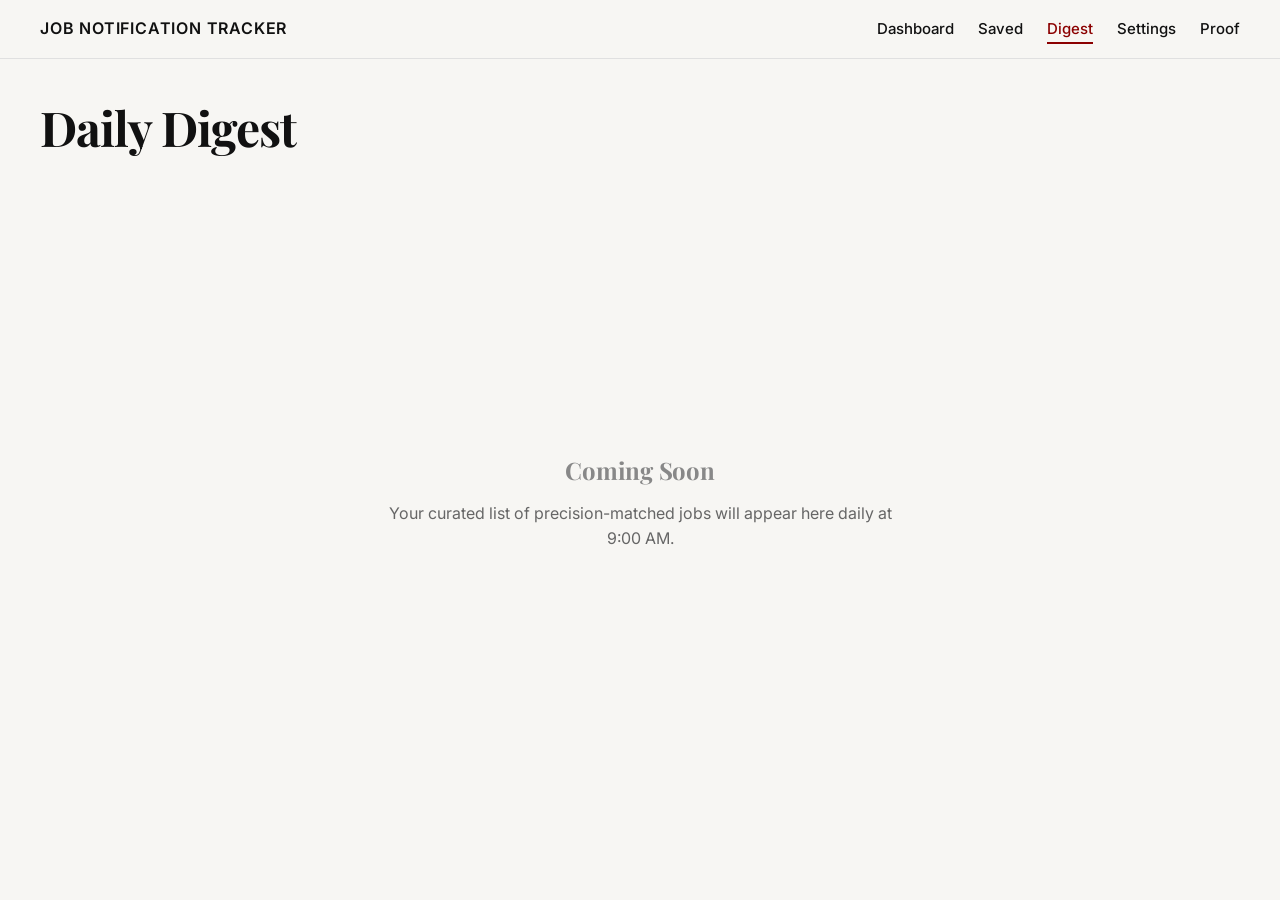
==== digest.html @ 95ec0838 "Feat: Implement Job Notification Tracker premium skeleton with all routes and empty states" ====
<!DOCTYPE html>
<html lang="en">

<head>
    <meta charset="UTF-8">
    <meta name="viewport" content="width=device-width, initial-scale=1.0">
    <title>Daily Digest - Job Notification Tracker</title>
    <!-- Fonts -->
    <link rel="preconnect" href="https://fonts.googleapis.com">
    <link rel="preconnect" href="https://fonts.gstatic.com" crossorigin>
    <link
        href="https://fonts.googleapis.com/css2?family=Inter:wght@400;500;600&family=Playfair+Display:wght@600;700&display=swap"
        rel="stylesheet">
    <!-- Styles -->
    <link rel="stylesheet" href="styles.css">
</head>

<body>
    <!-- Top Bar -->
    <nav class="top-bar">
        <div class="brand-name">Job Notification Tracker</div>

        <button class="mobile-menu-btn" aria-label="Toggle menu">
            <span></span>
            <span></span>
            <span></span>
        </button>

        <ul class="nav-links">
            <li><a href="dashboard.html" class="nav-link">Dashboard</a></li>
            <li><a href="saved.html" class="nav-link">Saved</a></li>
            <li><a href="digest.html" class="nav-link active">Digest</a></li>
            <li><a href="settings.html" class="nav-link">Settings</a></li>
            <li><a href="proof.html" class="nav-link">Proof</a></li>
        </ul>
    </nav>

    <!-- Context Header -->
    <header class="context-header">
        <h1 class="context-headline">Daily Digest</h1>
    </header>

    <!-- Main Layout -->
    <main class="main-layout">
        <section class="primary-workspace"
            style="display: flex; flex-direction: column; align-items: center; justify-content: center; min-height: 400px; text-align: center;">
            <div style="padding: 48px; max-width: 600px; width: 100%;">
                <h2 style="font-family: var(--font-serif); font-size: 1.5rem; margin-bottom: 16px; color: #888;">Coming
                    Soon</h2>
                <p style="color: #666;">Your curated list of precision-matched jobs will appear here daily at 9:00 AM.
                </p>
            </div>
        </section>
    </main>

    <script src="script.js"></script>
</body>

</html>
---- styles.css ----
/* 
 * KodNest Premium Build System
 * Design Philosophy: Calm, Intentional, Coherent, Confident
 */

:root {
  /* Color System */
  --color-bg: #F7F6F3;
  --color-text-primary: #111111;
  --color-accent: #8B0000;
  --color-success: #4A6E48;
  /* Muted Green */
  --color-warning: #B48E3C;
  /* Muted Amber */
  --color-border: #E0E0E0;
  --color-white: #FFFFFF;

  /* Typography */
  --font-serif: 'Playfair Display', serif;
  --font-sans: 'Inter', sans-serif;

  /* Spacing System */
  --space-xs: 8px;
  --space-sm: 16px;
  --space-md: 24px;
  --space-lg: 40px;
  --space-xl: 64px;

  /* Interaction */
  --transition-speed: 200ms;
  --transition-ease: ease-in-out;
  --radius-sm: 4px;
  --radius-md: 8px;
}

/* Global Reset */
*,
*::before,
*::after {
  box-sizing: border-box;
  margin: 0;
  padding: 0;
}

body {
  background-color: var(--color-bg);
  color: var(--color-text-primary);
  font-family: var(--font-sans);
  font-size: 16px;
  line-height: 1.6;
  -webkit-font-smoothing: antialiased;
  -moz-osx-font-smoothing: grayscale;
  min-height: 100vh;
  display: flex;
  flex-direction: column;
}

/* Typography Overrides */
h1,
h2,
h3,
h4,
h5,
h6 {
  font-family: var(--font-serif);
  font-weight: 700;
  margin-bottom: var(--space-md);
  line-height: 1.2;
}

h1 {
  font-size: 2.5rem;
  letter-spacing: -0.02em;
}

h2 {
  font-size: 2rem;
  letter-spacing: -0.01em;
}

h3 {
  font-size: 1.5rem;
}

p {
  margin-bottom: var(--space-sm);
  max-width: 720px;
}

/* Top Bar */
.top-bar {
  display: flex;
  justify-content: space-between;
  align-items: center;
  padding: var(--space-sm) var(--space-lg);
  border-bottom: 1px solid var(--color-border);
  background: var(--color-bg);
  position: sticky;
  top: 0;
  z-index: 100;
}

.brand-name {
  font-weight: 600;
  font-size: 1rem;
  letter-spacing: 0.05em;
  text-transform: uppercase;
}

.progress-indicator {
  font-family: var(--font-sans);
  font-size: 0.875rem;
  color: #666;
}

.status-badge {
  font-size: 0.75rem;
  padding: 4px 8px;
  border-radius: var(--radius-sm);
  background-color: #EAEaea;
  font-weight: 500;
  text-transform: uppercase;
  letter-spacing: 0.05em;
}

.status-badge.not-started {
  background-color: transparent;
  border: 1px solid var(--color-border);
  color: #666;
}

.status-badge.in-progress {
  background-color: #E0E0E0;
  /* Neutral gray */
  color: var(--color-text-primary);
}

.status-badge.shipped {
  background-color: var(--color-success);
  color: var(--color-white);
}

/* Context Header */
.context-header {
  padding: var(--space-lg) var(--space-lg) var(--space-md);
  max-width: 1400px;
  margin: 0 auto;
  width: 100%;
}

.context-headline {
  font-size: 3rem;
  margin-bottom: var(--space-xs);
  color: var(--color-text-primary);
}

.context-subtext {
  font-size: 1.125rem;
  color: #555;
  font-family: var(--font-sans);
}

/* Main Layout */
.main-layout {
  display: flex;
  flex: 1;
  max-width: 1400px;
  margin: 0 auto;
  width: 100%;
  padding: 0 var(--space-lg) var(--space-xl);
  /* Bottom padding for footer */
  gap: var(--space-lg);
}

.primary-workspace {
  flex: 7;
  /* 70% */
  /* min-width: 0; */
}

.secondary-panel {
  flex: 3;
  /* 30% */
  /* min-width: 0; */
  position: sticky;
  top: 80px;
  /* Offset for top bar */
  align-self: flex-start;
}

/* Components: Cards */
.card {
  background: var(--color-white);
  border: 1px solid var(--color-border);
  border-radius: var(--radius-md);
  padding: var(--space-lg);
  margin-bottom: var(--space-md);
}

.card-title {
  font-family: var(--font-sans);
  font-weight: 600;
  margin-bottom: var(--space-sm);
  font-size: 1.125rem;
}

/* Components: Buttons */
.btn {
  display: inline-flex;
  align-items: center;
  justify-content: center;
  padding: 12px 24px;
  border-radius: var(--radius-sm);
  font-family: var(--font-sans);
  font-weight: 500;
  font-size: 0.9375rem;
  cursor: pointer;
  transition: all var(--transition-speed) var(--transition-ease);
  border: 1px solid transparent;
  line-height: 1;
}

.btn-primary {
  background-color: var(--color-accent);
  color: var(--color-white);
  border-color: var(--color-accent);
}

.btn-primary:hover {
  background-color: #660000;
  /* Darker red */
  border-color: #660000;
}

.btn-secondary {
  background-color: transparent;
  color: var(--color-text-primary);
  border-color: var(--color-text-primary);
}

.btn-secondary:hover {
  background-color: rgba(0, 0, 0, 0.05);
}

/* Components: Inputs */
.input-group {
  margin-bottom: var(--space-md);
}

.label {
  display: block;
  font-weight: 500;
  margin-bottom: var(--space-xs);
  font-size: 0.875rem;
}

input[type="text"],
textarea {
  width: 100%;
  padding: 12px 16px;
  border: 1px solid var(--color-border);
  border-radius: var(--radius-sm);
  font-family: var(--font-sans);
  font-size: 1rem;
  background-color: var(--color-white);
  transition: border-color var(--transition-speed) var(--transition-ease);
}

input[type="text"]:focus,
textarea:focus {
  outline: none;
  border-color: var(--color-text-primary);
  /* Focus state */
}

/* Secondary Panel Specifics */
.prompt-box {
  background: #F0F0F0;
  padding: var(--space-sm);
  border-radius: var(--radius-sm);
  font-family: monospace;
  font-size: 0.875rem;
  color: #333;
  margin-bottom: var(--space-sm);
  border: 1px solid var(--color-border);
  word-break: break-all;
}

.panel-actions {
  display: flex;
  flex-direction: column;
  gap: var(--space-xs);
}

.panel-actions .btn {
  width: 100%;
}

/* Proof Footer */
.proof-footer {
  position: fixed;
  bottom: 0;
  left: 0;
  right: 0;
  background: var(--color-white);
  border-top: 1px solid var(--color-border);
  padding: var(--space-sm) var(--space-lg);
  display: flex;
  justify-content: flex-end;
  /* Or center? Requirements say 'persistent bottom section', not specific align. */
  /* align-items: center; */
  /* gap: var(--space-lg); */
  z-index: 200;
  box-shadow: 0 -2px 10px rgba(0, 0, 0, 0.03);
  /* Extremely subtle lift */
}

.checklist {
  display: flex;
  gap: var(--space-lg);
}

.check-item {
  display: flex;
  align-items: center;
  gap: 8px;
  font-size: 0.875rem;
  font-weight: 500;
  color: #666;
}

.check-item input[type="checkbox"] {
  accent-color: var(--color-accent);
  width: 16px;
  height: 16px;
}

/* Navigation System */
.nav-container {
  display: flex;
  align-items: center;
  gap: var(--space-md);
}

/* Overriding top-bar to accommodate nav */
.top-bar {
  justify-content: flex-start;
  gap: var(--space-xl);
}

.nav-links {
  display: flex;
  gap: var(--space-md);
  list-style: none;
  margin-left: auto;
  /* Push to right if desired, or keep left */
}

.nav-link {
  text-decoration: none;
  color: var(--color-text-primary);
  font-family: var(--font-sans);
  font-weight: 500;
  font-size: 0.9375rem;
  padding-bottom: 4px;
  border-bottom: 2px solid transparent;
  transition: all var(--transition-speed) var(--transition-ease);
}

.nav-link:hover {
  color: var(--color-accent);
}

.nav-link.active {
  color: var(--color-accent);
  border-bottom-color: var(--color-accent);
}

/* Mobile Hamburger */
.mobile-menu-btn {
  display: none;
  background: none;
  border: none;
  cursor: pointer;
  padding: 8px;
  flex-direction: column;
  gap: 6px;
  margin-left: auto;
  /* Push to right on mobile */
}

.mobile-menu-btn span {
  display: block;
  width: 24px;
  height: 2px;
  background-color: var(--color-text-primary);
  transition: all 0.3s ease;
}

/* Responsive Navigation */
@media (max-width: 768px) {
  .nav-links {
    display: none;
    /* Hidden by default on mobile */
    position: absolute;
    top: 100%;
    /* Below top bar */
    left: 0;
    right: 0;
    background-color: var(--color-bg);
    border-bottom: 1px solid var(--color-border);
    flex-direction: column;
    padding: var(--space-md);
    gap: var(--space-sm);
    box-shadow: 0 4px 6px -1px rgba(0, 0, 0, 0.1);
    z-index: 99;
  }

  .nav-links.mobile-open {
    display: flex;
  }

  .mobile-menu-btn {
    display: flex;
  }
}
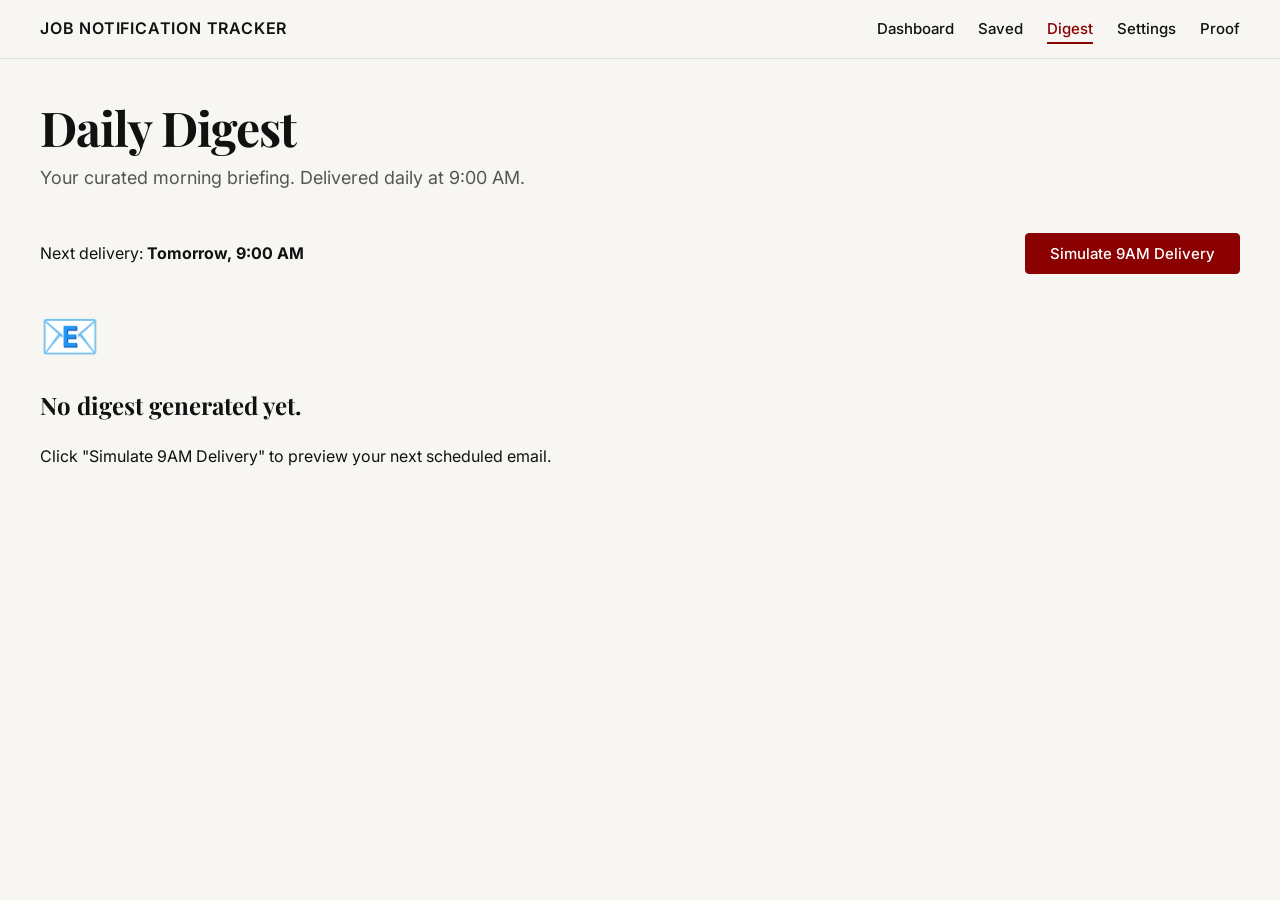
==== commit 1846312e: "Feat: Implement Match Score Engine, Preferences Form, and Intelligent Dashboard" ====
--- a/digest.html
+++ b/digest.html
@@ -38,22 +38,64 @@
     <!-- Context Header -->
     <header class="context-header">
         <h1 class="context-headline">Daily Digest</h1>
+        <p class="context-subtext">Your curated morning briefing. Delivered daily at 9:00 AM.</p>
     </header>
 
     <!-- Main Layout -->
     <main class="main-layout">
-        <section class="primary-workspace"
-            style="display: flex; flex-direction: column; align-items: center; justify-content: center; min-height: 400px; text-align: center;">
-            <div style="padding: 48px; max-width: 600px; width: 100%;">
-                <h2 style="font-family: var(--font-serif); font-size: 1.5rem; margin-bottom: 16px; color: #888;">Coming
-                    Soon</h2>
-                <p style="color: #666;">Your curated list of precision-matched jobs will appear here daily at 9:00 AM.
-                </p>
+        <section class="primary-workspace">
+
+            <!-- Controls -->
+            <div style="margin-bottom: 24px; display: flex; justify-content: space-between; align-items: center;">
+                <div>
+                    <span id="next-delivery">Next delivery: <strong>Tomorrow, 9:00 AM</strong></span>
+                </div>
+                <button id="simulate-digest-btn" class="btn btn-primary">Simulate 9AM Delivery</button>
             </div>
+
+            <!-- Email Simulation Container -->
+            <div id="email-preview-container" class="card" style="display: none; background: #f2f2f2; padding: 40px;">
+                <!-- Simulated Email Client Window -->
+                <div
+                    style="max-width: 600px; margin: 0 auto; background: white; border-radius: 8px; box-shadow: 0 4px 12px rgba(0,0,0,0.1); overflow: hidden;">
+
+                    <!-- Email Header -->
+                    <div style="background: var(--color-accent); color: white; padding: 24px; text-align: center;">
+                        <h2 style="margin: 0; font-size: 1.5rem; color: white;">Your Top Job Picks</h2>
+                        <p style="margin: 8px 0 0; opacity: 0.9; font-size: 0.9rem;">Fresh matches for <span
+                                id="digest-date">Today</span></p>
+                    </div>
+
+                    <!-- Email Body -->
+                    <div id="digest-content" style="padding: 24px;">
+                        <!-- Dynamic Job Rows go here -->
+                        <p style="text-align: center; color: #666;">Loading your matches...</p>
+                    </div>
+
+                    <!-- Email Footer -->
+                    <div
+                        style="background: #f9f9f9; padding: 16px; text-align: center; font-size: 0.8rem; color: #888; border-top: 1px solid #eee;">
+                        <p style="margin: 0;">You received this email because you subscribed to Job Notification
+                            Tracker.</p>
+                        <a href="#" style="color: #666; text-decoration: underline;">Update Preferences</a>
+                    </div>
+                </div>
+            </div>
+
+            <!-- Empty State (Default) -->
+            <div id="digest-empty-state" class="empty-state">
+                <div style="font-size: 3rem; margin-bottom: 16px;">📧</div>
+                <h3>No digest generated yet.</h3>
+                <p>Click "Simulate 9AM Delivery" to preview your next scheduled email.</p>
+            </div>
+
         </section>
     </main>
 
+    <!-- Scripts -->
     <script src="script.js"></script>
+    <script src="jobs-data.js"></script>
+    <script src="app.js"></script>
 </body>
 
 </html>
--- a/styles.css
+++ b/styles.css
@@ -82,6 +82,11 @@
   font-size: 1.5rem;
 }
 
+h4 {
+  font-size: 1.125rem;
+  margin-bottom: var(--space-xs);
+}
+
 p {
   margin-bottom: var(--space-sm);
   max-width: 720px;
@@ -107,39 +112,6 @@
   text-transform: uppercase;
 }
 
-.progress-indicator {
-  font-family: var(--font-sans);
-  font-size: 0.875rem;
-  color: #666;
-}
-
-.status-badge {
-  font-size: 0.75rem;
-  padding: 4px 8px;
-  border-radius: var(--radius-sm);
-  background-color: #EAEaea;
-  font-weight: 500;
-  text-transform: uppercase;
-  letter-spacing: 0.05em;
-}
-
-.status-badge.not-started {
-  background-color: transparent;
-  border: 1px solid var(--color-border);
-  color: #666;
-}
-
-.status-badge.in-progress {
-  background-color: #E0E0E0;
-  /* Neutral gray */
-  color: var(--color-text-primary);
-}
-
-.status-badge.shipped {
-  background-color: var(--color-success);
-  color: var(--color-white);
-}
-
 /* Context Header */
 .context-header {
   padding: var(--space-lg) var(--space-lg) var(--space-md);
@@ -163,6 +135,8 @@
 /* Main Layout */
 .main-layout {
   display: flex;
+  flex-direction: column;
+  /* Ensure main sections stack (filter then grid) */
   flex: 1;
   max-width: 1400px;
   margin: 0 auto;
@@ -173,19 +147,8 @@
 }
 
 .primary-workspace {
-  flex: 7;
-  /* 70% */
+  flex: 1;
   /* min-width: 0; */
-}
-
-.secondary-panel {
-  flex: 3;
-  /* 30% */
-  /* min-width: 0; */
-  position: sticky;
-  top: 80px;
-  /* Offset for top bar */
-  align-self: flex-start;
 }
 
 /* Components: Cards */
@@ -218,6 +181,12 @@
   transition: all var(--transition-speed) var(--transition-ease);
   border: 1px solid transparent;
   line-height: 1;
+  text-decoration: none;
+}
+
+.btn-sm {
+  padding: 8px 16px;
+  font-size: 0.875rem;
 }
 
 .btn-primary {
@@ -240,6 +209,11 @@
 
 .btn-secondary:hover {
   background-color: rgba(0, 0, 0, 0.05);
+}
+
+.saved-active {
+  background-color: #e0e0e0;
+  font-weight: 600;
 }
 
 /* Components: Inputs */
@@ -255,7 +229,8 @@
 }
 
 input[type="text"],
-textarea {
+textarea,
+select {
   width: 100%;
   padding: 12px 16px;
   border: 1px solid var(--color-border);
@@ -267,72 +242,11 @@
 }
 
 input[type="text"]:focus,
-textarea:focus {
+textarea:focus,
+select:focus {
   outline: none;
   border-color: var(--color-text-primary);
   /* Focus state */
-}
-
-/* Secondary Panel Specifics */
-.prompt-box {
-  background: #F0F0F0;
-  padding: var(--space-sm);
-  border-radius: var(--radius-sm);
-  font-family: monospace;
-  font-size: 0.875rem;
-  color: #333;
-  margin-bottom: var(--space-sm);
-  border: 1px solid var(--color-border);
-  word-break: break-all;
-}
-
-.panel-actions {
-  display: flex;
-  flex-direction: column;
-  gap: var(--space-xs);
-}
-
-.panel-actions .btn {
-  width: 100%;
-}
-
-/* Proof Footer */
-.proof-footer {
-  position: fixed;
-  bottom: 0;
-  left: 0;
-  right: 0;
-  background: var(--color-white);
-  border-top: 1px solid var(--color-border);
-  padding: var(--space-sm) var(--space-lg);
-  display: flex;
-  justify-content: flex-end;
-  /* Or center? Requirements say 'persistent bottom section', not specific align. */
-  /* align-items: center; */
-  /* gap: var(--space-lg); */
-  z-index: 200;
-  box-shadow: 0 -2px 10px rgba(0, 0, 0, 0.03);
-  /* Extremely subtle lift */
-}
-
-.checklist {
-  display: flex;
-  gap: var(--space-lg);
-}
-
-.check-item {
-  display: flex;
-  align-items: center;
-  gap: 8px;
-  font-size: 0.875rem;
-  font-weight: 500;
-  color: #666;
-}
-
-.check-item input[type="checkbox"] {
-  accent-color: var(--color-accent);
-  width: 16px;
-  height: 16px;
 }
 
 /* Navigation System */
@@ -423,4 +337,275 @@
   .mobile-menu-btn {
     display: flex;
   }
+}
+
+/* ========================================= */
+/*       NEW RENDERER & FILTER STYLES        */
+/* ========================================= */
+
+/* Filter Bar */
+.filter-bar {
+  display: flex;
+  flex-wrap: wrap;
+  gap: 12px;
+  margin-bottom: var(--space-lg);
+  background: var(--color-white);
+  padding: var(--space-md);
+  border: 1px solid var(--color-border);
+  border-radius: var(--radius-md);
+}
+
+.filter-input {
+  flex: 2 1 200px;
+  /* Search grows */
+}
+
+.filter-select {
+  flex: 1 1 140px;
+  padding: 12px;
+}
+
+/* Job Grid */
+.job-grid {
+  display: grid;
+  grid-template-columns: repeat(auto-fill, minmax(300px, 1fr));
+  gap: 24px;
+  padding-bottom: 80px;
+  /* Space for footer/bottom scroll */
+}
+
+/* Job Card */
+.job-card {
+  background: var(--color-white);
+  border: 1px solid var(--color-border);
+  border-radius: var(--radius-md);
+  padding: 24px;
+  transition: transform var(--transition-speed), border-color var(--transition-speed);
+  display: flex;
+  flex-direction: column;
+  justify-content: space-between;
+  min-height: 240px;
+}
+
+.job-card:hover {
+  transform: translateY(-2px);
+  border-color: #AAA;
+}
+
+.job-card-header {
+  display: flex;
+  justify-content: space-between;
+  align-items: flex-start;
+  margin-bottom: 16px;
+}
+
+.job-title {
+  font-size: 1.25rem;
+  font-family: var(--font-serif);
+  margin-bottom: 4px;
+}
+
+.job-company {
+  font-size: 0.9rem;
+  color: #666;
+  font-weight: 500;
+}
+
+.job-source-badge {
+  font-size: 0.75rem;
+  padding: 4px 8px;
+  border-radius: 12px;
+  font-weight: 600;
+  text-transform: uppercase;
+  letter-spacing: 0.05em;
+  background: #f0f0f0;
+  color: #555;
+  align-self: flex-start;
+}
+
+.job-source-badge.linkedin {
+  background: #e0f0ff;
+  color: #0077b5;
+}
+
+.job-source-badge.naukri {
+  background: #fff8e0;
+  color: #b48e3c;
+}
+
+.job-source-badge.indeed {
+  background: #e0f4ff;
+  color: #2164f3;
+}
+
+.job-details {
+  margin-bottom: 20px;
+  display: flex;
+  flex-direction: column;
+  gap: 8px;
+}
+
+.detail-item {
+  font-size: 0.9rem;
+  color: #444;
+  display: flex;
+  align-items: center;
+  gap: 8px;
+}
+
+.icon {
+  font-size: 1rem;
+  width: 20px;
+  text-align: center;
+}
+
+.job-meta {
+  font-size: 0.75rem;
+  color: #999;
+  margin-bottom: 16px;
+  font-style: italic;
+}
+
+.job-actions {
+  display: flex;
+  gap: 8px;
+}
+
+.job-actions .btn {
+  flex: 1;
+  /* Equal width buttons */
+}
+
+/* Modal */
+.modal-overlay {
+  display: none;
+  /* Hidden by default */
+  position: fixed;
+  top: 0;
+  left: 0;
+  right: 0;
+  bottom: 0;
+  background-color: rgba(0, 0, 0, 0.5);
+  z-index: 1000;
+  justify-content: center;
+  align-items: center;
+}
+
+.modal-content {
+  background: var(--color-white);
+  padding: 32px;
+  border-radius: var(--radius-md);
+  width: 90%;
+  max-width: 600px;
+  position: relative;
+  max-height: 90vh;
+  overflow-y: auto;
+}
+
+.close-modal {
+  position: absolute;
+  top: 16px;
+  right: 24px;
+  font-size: 2rem;
+  cursor: pointer;
+  color: #999;
+  line-height: 1;
+}
+
+.close-modal:hover {
+  color: var(--color-text-primary);
+}
+
+.skill-tag {
+  background: #F0F0F0;
+  padding: 4px 8px;
+  border-radius: 4px;
+  font-size: 0.8rem;
+  font-family: monospace;
+}
+
+.badge {
+  background: #eee;
+  padding: 6px 10px;
+  border-radius: 20px;
+  font-size: 0.85rem;
+}
+
+/* --- TOGGLE SWITCH --- */
+.switch {
+  position: relative;
+  display: inline-block;
+  width: 40px;
+  height: 24px;
+}
+
+.switch input {
+  opacity: 0;
+  width: 0;
+  height: 0;
+}
+
+.slider {
+  position: absolute;
+  cursor: pointer;
+  top: 0;
+  left: 0;
+  right: 0;
+  bottom: 0;
+  background-color: #ccc;
+  -webkit-transition: .4s;
+  transition: .4s;
+}
+
+.slider:before {
+  position: absolute;
+  content: "";
+  height: 16px;
+  width: 16px;
+  left: 4px;
+  bottom: 4px;
+  background-color: white;
+  -webkit-transition: .4s;
+  transition: .4s;
+}
+
+input:checked+.slider {
+  background-color: var(--color-accent);
+}
+
+input:focus+.slider {
+  box-shadow: 0 0 1px var(--color-accent);
+}
+
+input:checked+.slider:before {
+  -webkit-transform: translateX(16px);
+  -ms-transform: translateX(16px);
+  transform: translateX(16px);
+}
+
+/* Rounded sliders */
+.slider.round {
+  border-radius: 34px;
+}
+
+.slider.round:before {
+  border-radius: 50%;
+}
+
+/* --- EMAIL SIMULATION STYLES --- */
+.email-row {
+  padding: 16px 0;
+  border-bottom: 1px solid #eee;
+  display: flex;
+  justify-content: space-between;
+  align-items: start;
+  gap: 16px;
+}
+
+.email-row:last-child {
+  border-bottom: none;
+}
+
+.email-row:hover {
+  background-color: #fcfcfc;
 }
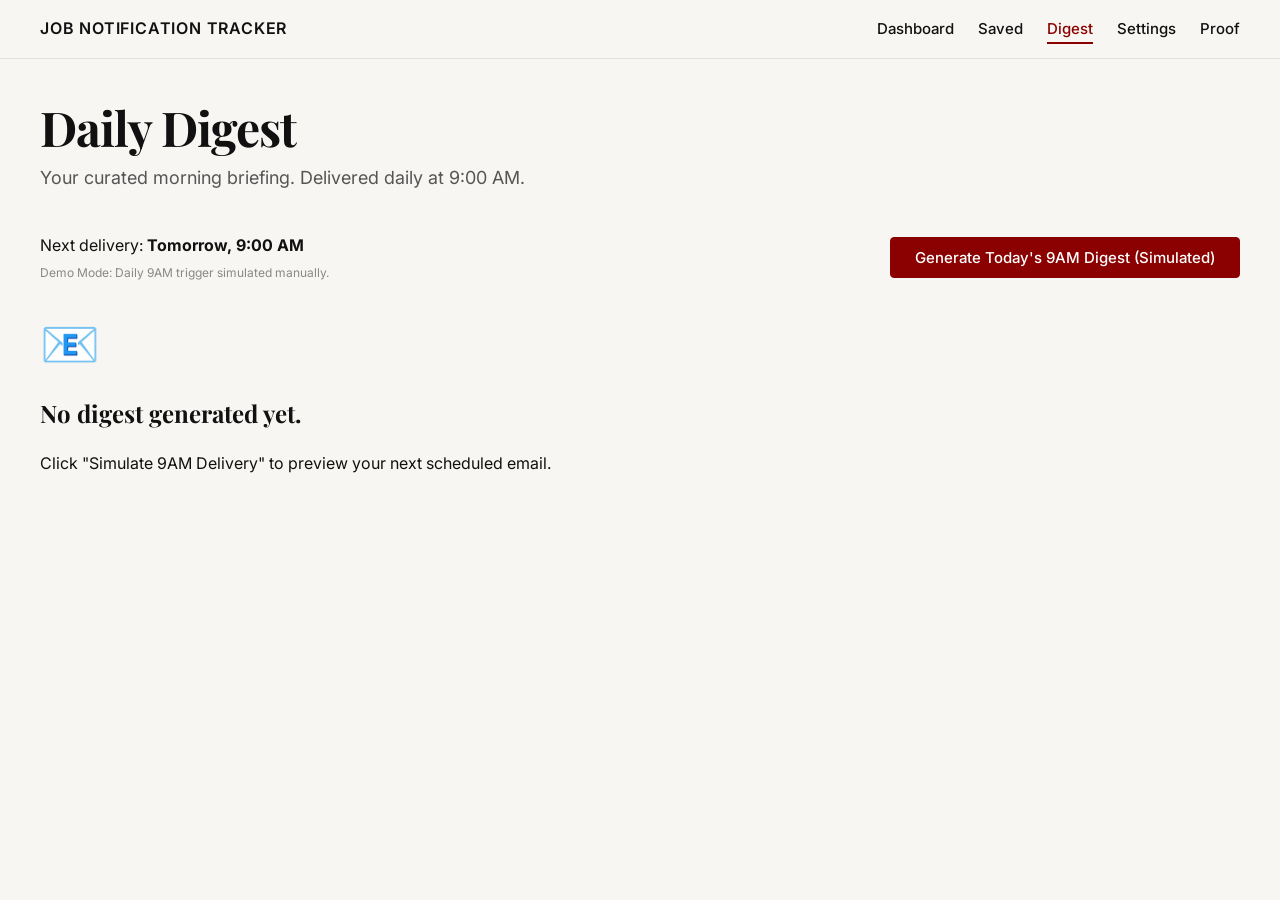
==== commit e778b65b: "Feat: Implement Daily Digest Engine with persistence and action buttons" ====
--- a/digest.html
+++ b/digest.html
@@ -49,8 +49,9 @@
             <div style="margin-bottom: 24px; display: flex; justify-content: space-between; align-items: center;">
                 <div>
                     <span id="next-delivery">Next delivery: <strong>Tomorrow, 9:00 AM</strong></span>
+                    <div style="font-size: 0.75rem; color: #888; margin-top: 4px;">Demo Mode: Daily 9AM trigger simulated manually.</div>
                 </div>
-                <button id="simulate-digest-btn" class="btn btn-primary">Simulate 9AM Delivery</button>
+                <button id="simulate-digest-btn" class="btn btn-primary">Generate Today's 9AM Digest (Simulated)</button>
             </div>
 
             <!-- Email Simulation Container -->
@@ -61,7 +62,7 @@
 
                     <!-- Email Header -->
                     <div style="background: var(--color-accent); color: white; padding: 24px; text-align: center;">
-                        <h2 style="margin: 0; font-size: 1.5rem; color: white;">Your Top Job Picks</h2>
+                        <h2 style="margin: 0; font-size: 1.5rem; color: white;">Top 10 Jobs For You — 9AM Digest</h2>
                         <p style="margin: 8px 0 0; opacity: 0.9; font-size: 0.9rem;">Fresh matches for <span
                                 id="digest-date">Today</span></p>
                     </div>
@@ -75,10 +76,15 @@
                     <!-- Email Footer -->
                     <div
                         style="background: #f9f9f9; padding: 16px; text-align: center; font-size: 0.8rem; color: #888; border-top: 1px solid #eee;">
-                        <p style="margin: 0;">You received this email because you subscribed to Job Notification
-                            Tracker.</p>
-                        <a href="#" style="color: #666; text-decoration: underline;">Update Preferences</a>
+                        <p style="margin: 0;">This digest was generated based on your preferences.</p>
+                        <a href="settings.html" style="color: #666; text-decoration: underline;">Update Preferences</a>
                     </div>
+                </div>
+                
+                <!-- Action Buttons -->
+                <div style="margin-top: 24px; display: flex; gap: 12px; justify-content: center;">
+                    <button id="copy-digest-btn" class="btn btn-secondary">Copy Digest to Clipboard</button>
+                    <button id="email-draft-btn" class="btn btn-secondary">Create Email Draft</button>
                 </div>
             </div>
 
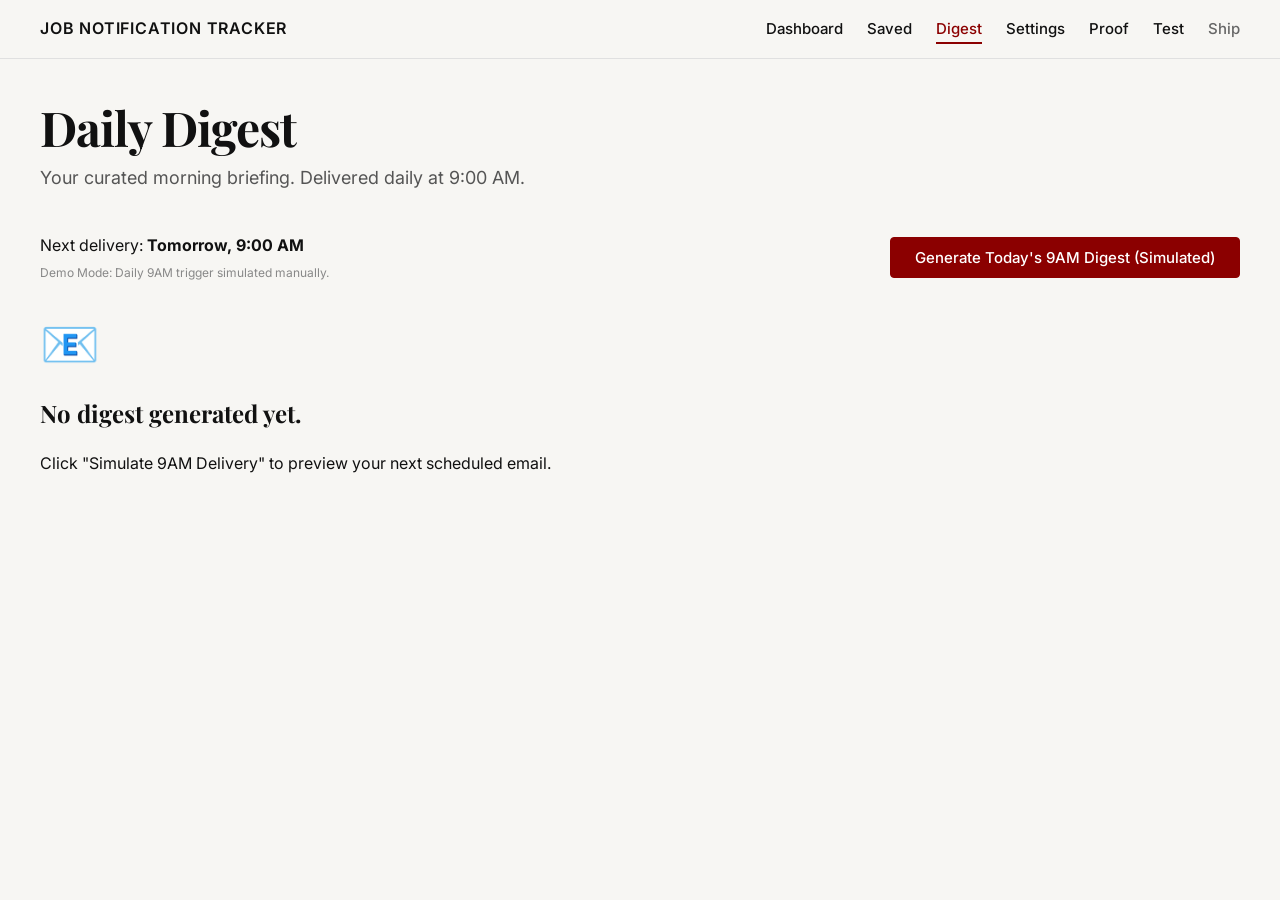
==== commit 5c3ff504: "Implement Built-In Test Checklist and Ship Lock" ====
--- a/digest.html
+++ b/digest.html
@@ -32,6 +32,8 @@
             <li><a href="digest.html" class="nav-link active">Digest</a></li>
             <li><a href="settings.html" class="nav-link">Settings</a></li>
             <li><a href="proof.html" class="nav-link">Proof</a></li>
+            <li><a href="test.html" class="nav-link">Test</a></li>
+            <li><a href="ship.html" class="nav-link" style="color: #666;">Ship</a></li>
         </ul>
     </nav>
 
@@ -49,13 +51,26 @@
             <div style="margin-bottom: 24px; display: flex; justify-content: space-between; align-items: center;">
                 <div>
                     <span id="next-delivery">Next delivery: <strong>Tomorrow, 9:00 AM</strong></span>
-                    <div style="font-size: 0.75rem; color: #888; margin-top: 4px;">Demo Mode: Daily 9AM trigger simulated manually.</div>
+                    <div style="font-size: 0.75rem; color: #888; margin-top: 4px;">Demo Mode: Daily 9AM trigger
+                        simulated manually.</div>
                 </div>
-                <button id="simulate-digest-btn" class="btn btn-primary">Generate Today's 9AM Digest (Simulated)</button>
+                <button id="simulate-digest-btn" class="btn btn-primary">Generate Today's 9AM Digest
+                    (Simulated)</button>
             </div>
 
             <!-- Email Simulation Container -->
             <div id="email-preview-container" class="card" style="display: none; background: #f2f2f2; padding: 40px;">
+                <!-- Recent Status Updates Section -->
+                <div id="status-updates-container"
+                    style="max-width: 600px; margin: 0 auto 24px; background: white; border-radius: 8px; padding: 24px; box-shadow: 0 2px 8px rgba(0,0,0,0.05); display: none;">
+                    <h3
+                        style="margin: 0 0 16px; font-size: 1.1rem; border-bottom: 1px solid #eee; padding-bottom: 8px;">
+                        Recent Status Updates</h3>
+                    <div id="status-updates-list">
+                        <!-- Populated by JS -->
+                    </div>
+                </div>
+
                 <!-- Simulated Email Client Window -->
                 <div
                     style="max-width: 600px; margin: 0 auto; background: white; border-radius: 8px; box-shadow: 0 4px 12px rgba(0,0,0,0.1); overflow: hidden;">
@@ -80,7 +95,7 @@
                         <a href="settings.html" style="color: #666; text-decoration: underline;">Update Preferences</a>
                     </div>
                 </div>
-                
+
                 <!-- Action Buttons -->
                 <div style="margin-top: 24px; display: flex; gap: 12px; justify-content: center;">
                     <button id="copy-digest-btn" class="btn btn-secondary">Copy Digest to Clipboard</button>
--- a/styles.css
+++ b/styles.css
@@ -608,4 +608,118 @@
 
 .email-row:hover {
   background-color: #fcfcfc;
+}
+
+/* --- STATUS & TOAST STYLES --- */
+
+/* Status Badges */
+.status-badge {
+  padding: 4px 10px;
+  border-radius: 12px;
+  font-size: 0.75rem;
+  font-weight: 600;
+  text-transform: uppercase;
+  letter-spacing: 0.05em;
+  background: #f0f0f0;
+  color: #666;
+  border: 1px solid transparent;
+  cursor: pointer;
+  transition: all 0.2s ease;
+  display: inline-block;
+}
+
+.status-badge:hover {
+  background: #e0e0e0;
+}
+
+.status-badge.applied {
+  background: #e0f0ff;
+  color: #0077b5;
+  border-color: #b3d7ff;
+}
+
+.status-badge.rejected {
+  background: #ffe0e0;
+  color: #c00;
+  border-color: #ffb3b3;
+}
+
+.status-badge.selected {
+  background: #e6ffe6;
+  color: #006600;
+  border-color: #b3ffb3;
+}
+
+/* Status Controls Group */
+.status-controls {
+  display: flex;
+  gap: 4px;
+  margin-top: 8px;
+}
+
+.status-btn {
+  background: white;
+  border: 1px solid #ddd;
+  padding: 4px 8px;
+  font-size: 0.7rem;
+  border-radius: 4px;
+  cursor: pointer;
+  color: #666;
+  transition: all 0.2s;
+}
+
+.status-btn:hover {
+  border-color: #999;
+  color: #333;
+}
+
+.status-btn.active {
+  background: #333;
+  color: white;
+  border-color: #333;
+}
+
+.status-btn.active[data-status="Applied"] {
+  background: #0077b5;
+  border-color: #0077b5;
+}
+
+.status-btn.active[data-status="Rejected"] {
+  background: #c00;
+  border-color: #c00;
+}
+
+.status-btn.active[data-status="Selected"] {
+  background: #006600;
+  border-color: #006600;
+}
+
+/* Toast Notification */
+#status-toast {
+  position: fixed;
+  bottom: 24px;
+  left: 50%;
+  transform: translateX(-50%) translateY(100px);
+  background: #333;
+  color: white;
+  padding: 12px 24px;
+  border-radius: 8px;
+  box-shadow: 0 4px 12px rgba(0,0,0,0.2);
+  display: flex;
+  align-items: center;
+  gap: 12px;
+  font-family: var(--font-sans);
+  font-size: 0.9rem;
+  opacity: 0;
+  transition: all 0.3s cubic-bezier(0.68, -0.55, 0.265, 1.55);
+  z-index: 2000;
+}
+
+#status-toast.show {
+  transform: translateX(-50%) translateY(0);
+  opacity: 1;
+}
+
+#status-toast .icon {
+  font-size: 1.2rem;
 }
